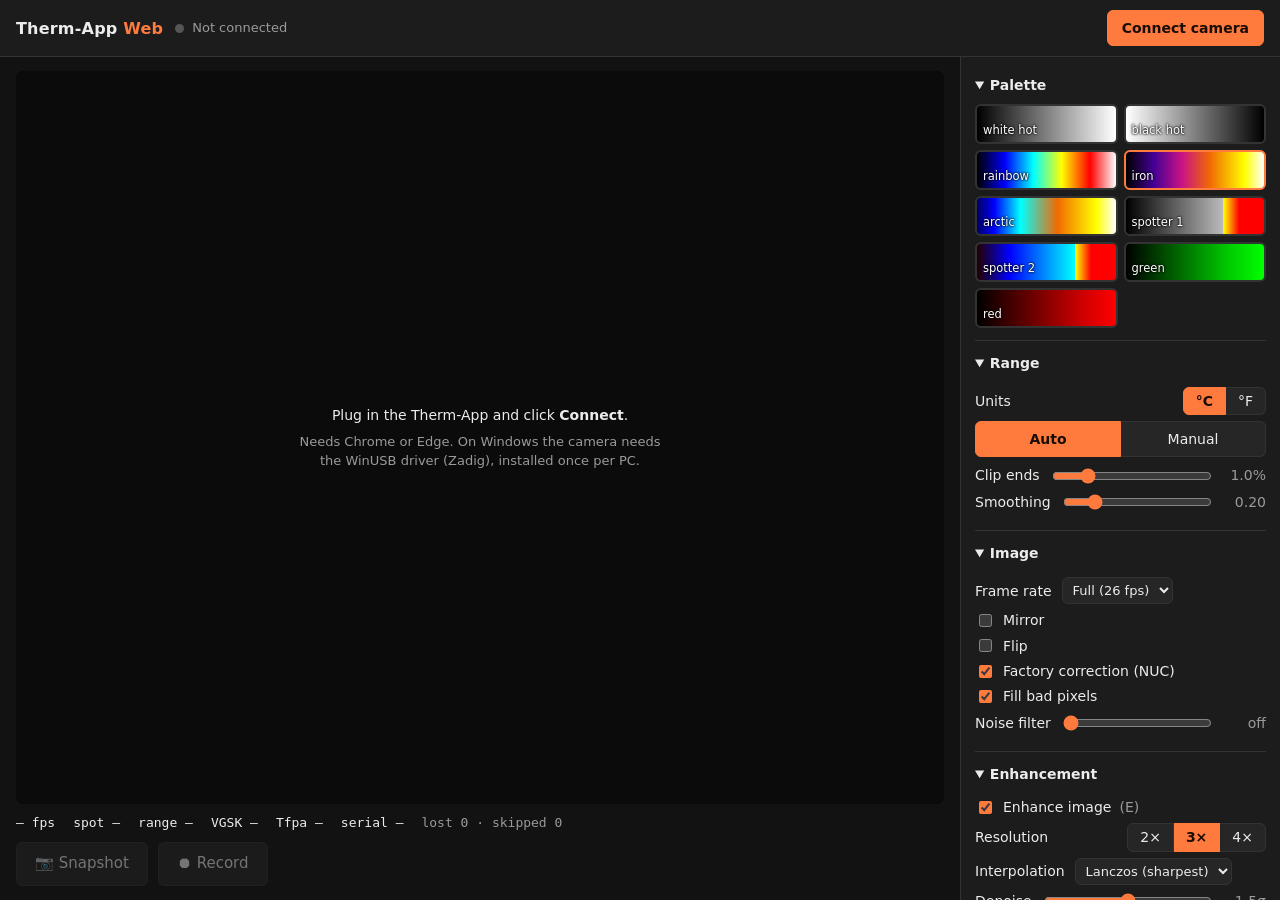
==== web/index.html @ 20f3aa2e "ThermApp Web: browser app for the Opgal Therm-App thermal camera WebUSB app that streams the Therm-A" ====
<!doctype html>
<html lang="en">
<head>
<meta charset="utf-8">
<meta name="viewport" content="width=device-width, initial-scale=1, viewport-fit=cover">
<title>Therm-App Web</title>
<link rel="stylesheet" href="app.css">
</head>
<body>
<header class="topbar">
  <div class="brand">Therm-App <span>Web</span></div>
  <div id="status" class="status off"><i></i><span>Not connected</span></div>
  <div class="spacer"></div>
  <button id="btn-connect" class="primary">Connect camera</button>
  <button id="btn-disconnect" hidden>Disconnect</button>
</header>

<main class="layout">
  <section class="stage">
    <div id="banner" class="banner" hidden></div>
    <div class="viewer" id="viewer">
      <canvas id="view" width="1152" height="864"></canvas>
      <div id="rec-badge" class="rec-badge" hidden><i></i><span></span></div>
      <div id="limit-hl" class="limit-hl" hidden></div>
      <div id="placeholder" class="placeholder">
        <p>Plug in the Therm-App and <span class="only-mouse">click</span><span class="only-touch">tap</span> <b>Connect</b>.</p>
        <p class="hint">Needs Chrome or Edge. On Windows the camera needs the WinUSB driver (Zadig), installed once per PC.</p>
      </div>
    </div>
    <!-- Touch layouts only: camera-style controls (a column at the right in landscape, a row in portrait). -->
    <nav id="rail" class="rail" aria-label="Camera controls">
      <button id="t-connect" class="primary">Connect</button>
      <button id="t-snap" class="t-big" disabled aria-label="Snapshot">📷</button>
      <button id="t-rec" class="t-big t-rec" disabled aria-label="Record"><i></i></button>
      <button id="t-palette" aria-label="Next palette"><span class="t-swatch"></span></button>
      <button id="t-range" aria-label="Range mode">Auto</button>
      <button id="t-settings" aria-label="Settings">⚙</button>
      <button id="t-full" aria-label="Full screen">⛶</button>
    </nav>
    <div class="readout">
      <span id="ro-fps">– fps</span>
      <span id="ro-spot">spot –</span>
      <span id="ro-range">range –</span>
      <span id="ro-vgsk" class="ro-detail">VGSK –</span>
      <span id="ro-tfpa" class="ro-detail">Tfpa –</span>
      <span id="ro-serial" class="ro-detail">serial –</span>
      <span id="ro-dropped" class="dim" title="Lost: corrupted, or (at full rate) made by the sensor but never received. Skipped: received but not drawn because the page was busy.">lost 0 · skipped 0</span>
    </div>
    <div class="capture-bar">
      <button id="btn-snap" class="big" disabled title="Snapshot (Space)">📷 Snapshot</button>
      <button id="btn-rec" class="big" disabled title="Record video (R)">⏺ Record</button>
      <span id="capture-msg" class="dim"></span>
    </div>
  </section>

  <div id="scrim" class="scrim"></div>
  <aside class="panel" id="panel">
    <div id="tabs" class="tabs" role="tablist"></div>
    <details open>
      <summary>Palette</summary>
      <div id="palettes" class="swatches"></div>
    </details>

    <details open>
      <summary>Range</summary>
      <div class="row">Units
        <div class="seg compact" id="units">
          <button data-unit="C">°C</button>
          <button data-unit="F">°F</button>
        </div>
      </div>
      <div class="seg" id="range-mode">
        <button data-mode="auto">Auto</button>
        <button data-mode="manual">Manual</button>
      </div>
      <p class="note top only-touch-block">Tip: tap the max or min temperature on the colour bar, then swipe up or down on the image to adjust it.</p>
      <div id="auto-range">
        <label class="row">Clip ends <input id="agc-ignore" type="range" min="0" max="5" step="0.1"><output id="agc-ignore-v"></output></label>
        <label class="row">Smoothing <input id="agc-smooth" type="range" min="0.02" max="1" step="0.01"><output id="agc-smooth-v"></output></label>
      </div>
      <div id="manual-range" hidden>
        <div class="row range-row"><span class="lbl">Max</span><input id="rng-hi" type="range"><span class="stepper"><button class="step" data-which="hi" data-dir="-1" aria-label="Lower max">−</button><input id="rng-hi-n" type="number"><button class="step" data-which="hi" data-dir="1" aria-label="Raise max">+</button></span><span class="unit"></span></div>
        <div class="row range-row"><span class="lbl">Min</span><input id="rng-lo" type="range"><span class="stepper"><button class="step" data-which="lo" data-dir="-1" aria-label="Lower min">−</button><input id="rng-lo-n" type="number"><button class="step" data-which="lo" data-dir="1" aria-label="Raise min">+</button></span><span class="unit"></span></div>
        <p class="note">Manual starts from the current auto range, so switching to it freezes the colours. Drag, type, or step by 0.1° with − / + (hold to repeat)<span class="only-mouse"> or the mouse wheel (Shift for 1°)</span>.</p>
      </div>
    </details>

    <details open>
      <summary>Image</summary>
      <label class="row">Frame rate
        <select id="opt-fps" title="Camera frame rate">
          <option value="25">Full (26 fps)</option>
          <option value="20">20 fps</option>
          <option value="15">15 fps</option>
          <option value="10">10 fps</option>
          <option value="9">9 fps</option>
          <option value="5">5 fps</option>
          <option value="2">2 fps</option>
          <option value="1">1 fps</option>
        </select>
      </label>
      <label class="check"><input id="opt-mirror" type="checkbox"> Mirror</label>
      <label class="check"><input id="opt-flip" type="checkbox"> Flip</label>
      <label class="check"><input id="opt-nuc" type="checkbox"> Factory correction (NUC)</label>
      <label class="check"><input id="opt-badpix" type="checkbox"> Fill bad pixels</label>
      <label class="row">Noise filter <input id="opt-temporal" type="range" min="0" max="0.9" step="0.05"><output id="opt-temporal-v"></output></label>
    </details>

    <details open>
      <summary>Enhancement</summary>
      <label class="check"><input id="enh-on" type="checkbox"> Enhance image <span class="dim only-mouse">(E)</span></label>
      <div class="row">Resolution
        <div class="seg compact" id="enh-scale">
          <button data-scale="2">2×</button>
          <button data-scale="3">3×</button>
          <button data-scale="4">4×</button>
        </div>
      </div>
      <label class="row">Interpolation
        <select id="enh-interp">
          <option value="lanczos">Lanczos (sharpest)</option>
          <option value="bicubic">Bicubic</option>
          <option value="bilinear">Bilinear</option>
          <option value="nearest">Nearest (pixels)</option>
        </select>
      </label>
      <label class="row">Denoise <input id="enh-denoise" type="range" min="0" max="3" step="0.1"><output id="enh-denoise-v"></output></label>
      <label class="row">Detail <input id="enh-detail" type="range" min="1" max="4" step="0.1"><output id="enh-detail-v"></output></label>
      <p class="note" id="enh-note">Edge-preserving denoise and halo-free detail boost, on the GPU. Only the picture changes: spot, min/max and saved temperatures use the unenhanced data. Noise now <span id="enh-noise">–</span>.</p>
    </details>

    <details open>
      <summary>Dark frame</summary>
      <p class="note top">Cover the lens with something of uniform temperature that fills the whole view, such as a lens cap, book or piece of card left at room temperature for a while. Then click Capture.</p>
      <div class="row">
        <button id="btn-dark" class="small" disabled>Capture dark frame</button>
        <select id="dark-frames" title="Frames averaged">
          <option value="16">16 frames</option>
          <option value="32">32 frames</option>
          <option value="64">64 frames</option>
        </select>
      </div>
      <label class="check"><input id="opt-dark" type="checkbox"> Apply dark frame</label>
      <p class="note" id="dark-status">No dark frame for this camera.</p>
      <button id="btn-dark-clear" class="small" hidden>Clear dark frame</button>
    </details>

    <details open>
      <summary>Overlays</summary>
      <label class="check"><input id="ov-spot" type="checkbox"> Spot meter <span class="dim">(click image to move)</span></label>
      <label class="check"><input id="ov-extremes" type="checkbox"> Min / max markers</label>
      <label class="check"><input id="ov-colorbar" type="checkbox"> Colour bar</label>
    </details>

    <details>
      <summary>Camera</summary>
      <label class="check"><input id="vgsk-auto" type="checkbox"> Automatic bias (VGSK)</label>
      <label class="row">VGSK <input id="vgsk-manual" type="range" min="1300" max="1580" step="1"><output id="vgsk-manual-v"></output></label>
      <p class="note">The bias keeps the sensor at the operating point the factory calibration was made at. Leave it automatic for correct temperatures. Raw mean <span id="vgsk-mean">–</span> / target <span id="vgsk-target">–</span>.</p>
    </details>

    <details open>
      <summary>Capture</summary>
      <div class="row folder">Save to <b id="folder-name">Downloads</b> <button id="btn-folder" class="small">Choose folder…</button></div>
      <label class="check"><input id="cap-tiff" type="checkbox"> Also save temperatures (32-bit TIFF, °C)</label>
      <label class="check"><input id="cap-raw" type="checkbox"> Also save raw USB frame</label>
      <label class="row">Video format <select id="vid-format"></select></label>
      <label class="row">Video quality
        <select id="vid-quality">
          <option value="standard">Standard</option>
          <option value="high">High</option>
          <option value="maximum">Maximum</option>
        </select>
      </label>
      <p class="note">Snapshots save the view as PNG. The TIFF holds every pixel's temperature in °C, for analysis or re-colouring. Video: <span id="video-fmt">–</span>.</p>
    </details>

    <details>
      <summary>Calibration</summary>
      <p class="note" id="cal-status">No camera connected.</p>
      <button id="btn-import" class="small">Import calibration folder…</button>
      <input id="file-import" type="file" webkitdirectory multiple hidden>
      <ul id="cal-list" class="cal-list"></ul>
      <p class="note">Each camera has factory calibration files that the old Android app kept in <code>/sdcard/ThermApp/&lt;serial&gt;/</code>. Opgal's download server no longer exists, so import that folder once. It stays in this browser and is never uploaded.</p>
    </details>

    <p class="keys dim only-mouse">Keys: Space snapshot · R record · P/Shift+P palette · M mirror · F flip · A auto/manual range · E enhancement</p>
  </aside>
</main>

<script type="module" src="js/main.js"></script>
</body>
</html>
---- web/app.css ----
:root {
  color-scheme: dark;
  --bg: #121212;
  --panel: #1c1c1c;
  --panel-2: #262626;
  --line: #333;
  --fg: #ececec;
  --muted: #9a9a9a;
  --accent: #ff7a3d;
  --accent-fg: #1a0d05;
  --ok: #34c759;
  --warn: #ffb020;
  --err: #ff453a;
  --radius: 8px;
}

* { box-sizing: border-box; }
[hidden] { display: none !important; }
html, body { margin: 0; height: 100%; }
body { background: var(--bg); color: var(--fg); font: 14px/1.45 system-ui, -apple-system, "Segoe UI", sans-serif; display: flex; flex-direction: column; }
button { font: inherit; color: var(--fg); background: var(--panel-2); border: 1px solid var(--line); border-radius: 6px; padding: 7px 14px; cursor: pointer; }
button:hover:not(:disabled) { border-color: #555; }
button:disabled { opacity: 0.45; cursor: default; }
button.primary { background: var(--accent); color: var(--accent-fg); border-color: var(--accent); font-weight: 600; }
button.small { padding: 4px 10px; font-size: 13px; }
button.big { padding: 10px 18px; font-size: 15px; }
button.recording { background: var(--err); border-color: var(--err); color: #fff; }
code { font-size: 12px; }
.dim { color: var(--muted); }

.topbar { display: flex; align-items: center; gap: 12px; padding: 10px 16px; border-bottom: 1px solid var(--line); background: var(--panel); }
.brand { font-weight: 700; font-size: 16px; letter-spacing: 0.2px; }
.brand span { color: var(--accent); }
.spacer { flex: 1; }
.status { display: flex; align-items: center; gap: 8px; color: var(--muted); font-size: 13px; }
.status i { width: 9px; height: 9px; border-radius: 50%; background: #555; }
.status.on i { background: var(--ok); }
.status.wait i { background: var(--warn); }
.status.err i { background: var(--err); }
.status.err { color: var(--err); }

.layout { flex: 1; min-height: 0; display: grid; grid-template-columns: 1fr 320px; }
.stage { display: flex; flex-direction: column; gap: 10px; padding: 14px 16px; min-width: 0; min-height: 0; }
.viewer { position: relative; flex: 1; min-height: 0; display: flex; align-items: center; justify-content: center; background: #000; border-radius: var(--radius); overflow: hidden; }
.viewer canvas { max-width: 100%; max-height: 100%; aspect-ratio: 4 / 3; cursor: crosshair; display: block; }
/* Recording status: HTML over the canvas, so it is visible but never recorded. */
.rec-badge { position: absolute; top: 10px; left: 10px; display: flex; align-items: center; gap: 8px; padding: 4px 10px; border-radius: 6px; background: rgba(0, 0, 0, 0.6); color: #fff; font: 600 13px/1.4 ui-monospace, "Cascadia Mono", Consolas, monospace; pointer-events: none; }
.rec-badge i { width: 10px; height: 10px; border-radius: 50%; background: var(--err); animation: rec-blink 1s steps(2, start) infinite; }
@keyframes rec-blink { to { visibility: hidden; } }
.rec-badge.warn { background: rgba(120, 70, 0, 0.85); color: #ffd9a0; }
.placeholder { position: absolute; inset: 0; display: flex; flex-direction: column; align-items: center; justify-content: center; text-align: center; padding: 24px; background: #0b0b0b; }
.placeholder p { margin: 4px 0; max-width: 46ch; }
.placeholder .hint { color: var(--muted); font-size: 13px; }

.banner { background: #3a2a0f; border: 1px solid #6b4b14; color: #ffd9a0; padding: 10px 14px; border-radius: var(--radius); font-size: 13px; }
.banner button { margin-left: 8px; }

.readout { display: flex; flex-wrap: wrap; gap: 6px 18px; font: 13px/1.4 ui-monospace, "Cascadia Mono", Consolas, monospace; color: var(--fg); }
.capture-bar { display: flex; align-items: center; gap: 10px; flex-wrap: wrap; }

.panel { background: var(--panel); border-left: 1px solid var(--line); overflow-y: auto; padding: 6px 14px 16px; }
.panel details { border-bottom: 1px solid var(--line); padding: 8px 0 12px; }
.panel summary { cursor: pointer; font-weight: 600; padding: 4px 0 8px; list-style-position: inside; }
.row { display: flex; align-items: center; gap: 10px; margin: 6px 0; }
.row input[type=range] { flex: 1; accent-color: var(--accent); }
.row input[type=number] { width: 100px; background: var(--panel-2); color: var(--fg); border: 1px solid var(--line); border-radius: 5px; padding: 4px 6px; font: inherit; }
.row output { width: 42px; text-align: right; font-variant-numeric: tabular-nums; color: var(--muted); }
.row.folder { flex-wrap: wrap; }
.check { display: flex; align-items: center; gap: 8px; margin: 5px 0; }
.check input { accent-color: var(--accent); }
.note { color: var(--muted); font-size: 12.5px; margin: 8px 0 0; }
.note.top { margin: 0 0 8px; }
select { font: inherit; font-size: 13px; color: var(--fg); background: var(--panel-2); border: 1px solid var(--line); border-radius: 6px; padding: 4px 6px; }
.keys { font-size: 12px; margin-top: 12px; }

.seg { display: flex; margin-bottom: 8px; }
.seg button { flex: 1; border-radius: 0; }
.seg button:first-child { border-radius: 6px 0 0 6px; }
.seg button:last-child { border-radius: 0 6px 6px 0; }
.seg button + button { border-left: 0; }
.seg button.active { background: var(--accent); border-color: var(--accent); color: var(--accent-fg); font-weight: 600; }
.seg.compact { margin: 0 0 0 auto; }
.seg.compact button { flex: none; padding: 3px 12px; }
.range-row .lbl { width: 30px; }
.range-row input[type=number] { width: 68px; }
.range-row .unit { width: 18px; color: var(--muted); }

.swatches { display: grid; grid-template-columns: repeat(2, 1fr); gap: 6px; }
.swatches button { padding: 0; height: 40px; position: relative; overflow: hidden; border-width: 2px; }
.swatches button span { position: absolute; left: 6px; bottom: 3px; font-size: 11.5px; color: #fff; text-shadow: 0 0 3px #000, 0 0 2px #000; }
.swatches button.active { border-color: var(--accent); }

.cal-list { list-style: none; padding: 0; margin: 8px 0 0; }
.cal-list li { display: flex; align-items: center; justify-content: space-between; gap: 8px; padding: 4px 0; font-size: 13px; }

@media (max-width: 820px) {
  .layout { grid-template-columns: 1fr; grid-template-rows: auto auto; }
  .stage { padding: 10px 16px; }
  .viewer { flex: none; aspect-ratio: 4 / 3; }
  .panel { border-left: 0; border-top: 1px solid var(--line); overflow: visible; }
  body { height: auto; }
}

/* ---------------------------------------------------------------------------------------
   Touch layouts. html.touch is set when the device reports a coarse pointer and no hover
   (phones, tablets), or with ?ui=touch. Desktop rules above are unchanged.
   --------------------------------------------------------------------------------------- */
.rail, .scrim, .tabs, .only-touch, .only-touch-block { display: none; }
.stepper { display: inline-flex; align-items: center; gap: 4px; }
.step { padding: 2px 8px; min-width: 28px; font-size: 15px; line-height: 1; }

html.touch body { touch-action: manipulation; -webkit-tap-highlight-color: transparent; }
html.touch .only-mouse { display: none !important; }
html.touch .only-touch { display: inline; }
html.touch .only-touch-block { display: block; }
html.touch #btn-connect, html.touch #btn-disconnect, html.touch #btn-snap, html.touch #btn-rec { display: none; }
html.touch .viewer canvas { touch-action: manipulation; }

/* Bigger targets */
html.touch button { min-height: 44px; }
html.touch .check { min-height: 40px; gap: 12px; }
html.touch .check input { width: 22px; height: 22px; }
html.touch .row { min-height: 44px; }
html.touch input[type=range] { height: 32px; }
html.touch select, html.touch .row input[type=number] { font-size: 16px; min-height: 40px; }
html.touch .step { min-width: 44px; min-height: 40px; font-size: 22px; }
html.touch .seg button { min-height: 40px; }
html.touch .swatches button { height: 48px; }
html.touch .range-row { flex-wrap: wrap; }
html.touch .range-row input[type=range] { flex: 1 1 100%; order: 3; }

/* Settings as tabs instead of one long column */
html.touch .panel { min-width: 0; }
html.touch .tabs { display: flex; gap: 6px; overflow-x: auto; position: sticky; top: 0; z-index: 2; padding: 10px 0 8px; background: var(--panel); scrollbar-width: none; }
html.touch .tabs button { flex: none; min-height: 36px; padding: 4px 14px; border-radius: 999px; font-size: 14px; }
html.touch .tabs button.active { background: var(--accent); border-color: var(--accent); color: var(--accent-fg); font-weight: 600; }
html.touch .panel summary { display: none; }
html.touch .panel details { border-bottom: 0; padding-top: 4px; }
html.touch .panel details.tab-hidden { display: none; }

/* Camera control rail */
html.touch .rail { display: flex; align-items: center; gap: 8px; }
.rail button { width: 52px; height: 52px; padding: 0; border-radius: 14px; font-size: 22px; display: inline-flex; align-items: center; justify-content: center; }
.rail #t-connect { width: auto; min-width: 64px; padding: 0 10px; font-size: 13px; }
.rail #t-range { font-size: 13px; font-weight: 600; }
.rail .t-big { width: 64px; height: 64px; border-radius: 50%; font-size: 26px; }
.rail .t-rec i { width: 24px; height: 24px; border-radius: 50%; background: var(--err); transition: border-radius 0.15s; }
.rail .t-rec.recording { background: #3a0f0c; border-color: var(--err); }
.rail .t-rec.recording i { border-radius: 4px; width: 20px; height: 20px; }
.rail .t-swatch { width: 28px; height: 28px; border-radius: 50%; border: 2px solid rgba(255, 255, 255, 0.5); }
.rail button:disabled { opacity: 0.35; }

/* Portrait: image on top, controls row, then tabs */
@media (orientation: portrait) {
  /* minmax(0, …) so the scrolling tab row can't widen the page */
  html.touch .layout { grid-template-columns: minmax(0, 1fr); grid-template-rows: auto auto; }
  html.touch body { height: auto; }
  html.touch .topbar { padding: 8px 16px; }
  html.touch .brand { font-size: 15px; }
  html.touch .stage { padding: 10px 12px; gap: 8px; }
  html.touch .viewer { flex: none; aspect-ratio: 4 / 3; }
  html.touch .rail { justify-content: space-between; }
  html.touch .panel { border-left: 0; border-top: 1px solid var(--line); overflow: visible; padding: 0 16px 24px; }
  html.touch .capture-bar { min-height: 20px; }
}

/* Landscape: full-height image, rail at the right, settings in a drawer */
@media (orientation: landscape) {
  html.touch { --rail: 92px; }
  html.touch body { height: 100dvh; overflow: hidden; }
  html.touch .topbar { position: fixed; top: 0; left: 0; z-index: 6; background: transparent; border: 0; padding: 8px 12px; pointer-events: none; }
  html.touch .brand, html.touch .topbar .spacer { display: none; }
  html.touch .status { background: rgba(0, 0, 0, 0.6); padding: 4px 10px; border-radius: 6px; color: #fff; }
  html.touch .status.on { display: none; }
  html.touch .layout { display: block; }
  html.touch .stage { position: fixed; top: 0; bottom: 0; left: 0; right: var(--rail); padding: 0; gap: 0; }
  html.touch .viewer { position: absolute; inset: 0; border-radius: 0; aspect-ratio: auto; }
  html.touch .rec-badge { top: 8px; left: 8px; }
  html.touch .readout { position: absolute; left: 8px; right: 8px; bottom: 6px; z-index: 3; pointer-events: none; gap: 2px 12px; font-size: 12px; color: #fff; text-shadow: 0 0 3px #000, 0 0 2px #000; }
  html.touch .readout .ro-detail { display: none; }
  html.touch .banner { position: absolute; top: 8px; left: 50%; transform: translateX(-50%); z-index: 4; width: min(90%, 520px); }
  html.touch .capture-bar { position: absolute; top: 8px; left: 50%; transform: translateX(-50%); z-index: 4; pointer-events: none; }
  html.touch #capture-msg:not(:empty) { background: rgba(0, 0, 0, 0.7); color: #fff; padding: 6px 12px; border-radius: 6px; font-size: 13px; }
  html.touch .rail { position: fixed; top: 0; right: 0; bottom: 0; width: var(--rail); flex-direction: column; justify-content: space-evenly; padding: max(8px, env(safe-area-inset-top)) 0 max(8px, env(safe-area-inset-bottom)); background: var(--panel); border-left: 1px solid var(--line); z-index: 10; }
  /* Seven buttons must fit short phone screens (~360 px tall) */
  html.touch .rail button { width: 52px; height: min(44px, 10.5dvh); min-height: 0; }
  html.touch .rail .t-big { width: min(60px, 14dvh); height: min(60px, 14dvh); }
  html.touch .rail #t-connect { width: 76px; min-width: 0; font-size: 12px; }
  html.touch .panel { position: fixed; top: 0; bottom: 0; right: var(--rail); width: min(400px, 75vw); z-index: 20; border-left: 1px solid var(--line); padding: 0 16px 24px; transform: translateX(calc(100% + var(--rail))); transition: transform 0.2s ease; overflow-y: auto; }
  html.touch.drawer-open .panel { transform: none; }
  html.touch.drawer-open .scrim { display: block; position: fixed; top: 0; bottom: 0; left: 0; right: var(--rail); z-index: 15; background: rgba(0, 0, 0, 0.35); }
  html.touch.drawer-open #t-settings { background: var(--accent); color: var(--accent-fg); border-color: var(--accent); }
}

/* Selected colour-bar limit (touch): an HTML outline over the canvas label, so it's never recorded. */
.limit-hl { position: absolute; z-index: 3; pointer-events: none; border: 2px solid var(--accent); border-radius: 6px; background: rgba(255, 122, 61, 0.22); box-shadow: 0 0 0 2px rgba(0, 0, 0, 0.5); }
.limit-hl::after { content: "↕"; position: absolute; right: calc(100% + 4px); top: 50%; transform: translateY(-50%); color: var(--accent); font-weight: 700; text-shadow: 0 0 3px #000; }
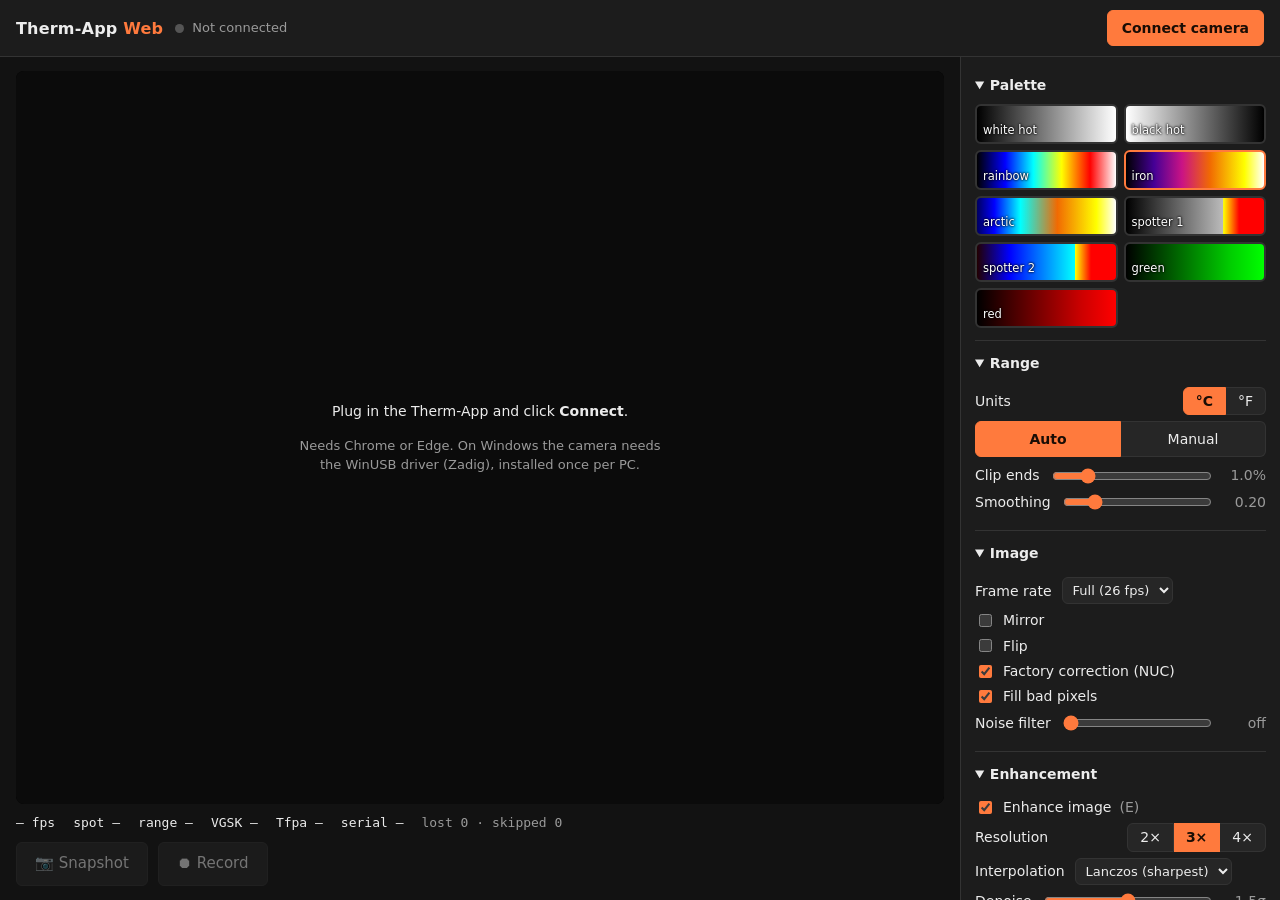
==== commit ff0bc842: "Installable app (PWA) with offline support; Android install guide - Web app manifest, generated icon" ====
--- a/web/index.html
+++ b/web/index.html
@@ -4,6 +4,10 @@
 <meta charset="utf-8">
 <meta name="viewport" content="width=device-width, initial-scale=1, viewport-fit=cover">
 <title>Therm-App Web</title>
+<meta name="theme-color" content="#121212">
+<link rel="manifest" href="manifest.webmanifest">
+<link rel="icon" href="icons/favicon-32.png" sizes="32x32">
+<link rel="apple-touch-icon" href="icons/icon-192.png">
 <link rel="stylesheet" href="app.css">
 </head>
 <body>
@@ -24,6 +28,7 @@
       <div id="limit-hl" class="limit-hl" hidden></div>
       <div id="placeholder" class="placeholder">
         <p>Plug in the Therm-App and <span class="only-mouse">click</span><span class="only-touch">tap</span> <b>Connect</b>.</p>
+        <p><button id="btn-install-start" class="small" hidden>Install as an app</button></p>
         <p class="hint">Needs Chrome or Edge. On Windows the camera needs the WinUSB driver (Zadig), installed once per PC.</p>
       </div>
     </div>
@@ -179,9 +184,18 @@
       <summary>Calibration</summary>
       <p class="note" id="cal-status">No camera connected.</p>
       <button id="btn-import" class="small">Import calibration folder…</button>
+      <button id="btn-import-files" class="small">Pick the files instead…</button>
       <input id="file-import" type="file" webkitdirectory multiple hidden>
+      <input id="file-import-files" type="file" multiple hidden>
       <ul id="cal-list" class="cal-list"></ul>
-      <p class="note">Each camera has factory calibration files that the old Android app kept in <code>/sdcard/ThermApp/&lt;serial&gt;/</code>. Opgal's download server no longer exists, so import that folder once. It stays in this browser and is never uploaded.</p>
+      <p class="note">Each camera has factory calibration files that the old Android app kept in <code>/sdcard/ThermApp/&lt;serial&gt;/</code>. Opgal's download server no longer exists, so import that folder once. If folder selection doesn't work, connect the camera, tap "Pick the files instead", and select all of <code>0.bin</code>–<code>11.bin</code>. The calibration stays in this browser and is never uploaded.</p>
+    </details>
+
+    <details>
+      <summary>App</summary>
+      <p class="note top" id="app-status">Checking…</p>
+      <button id="btn-install" class="small" hidden>Install app</button>
+      <p class="note" id="app-install-help"></p>
     </details>
 
     <p class="keys dim only-mouse">Keys: Space snapshot · R record · P/Shift+P palette · M mirror · F flip · A auto/manual range · E enhancement</p>
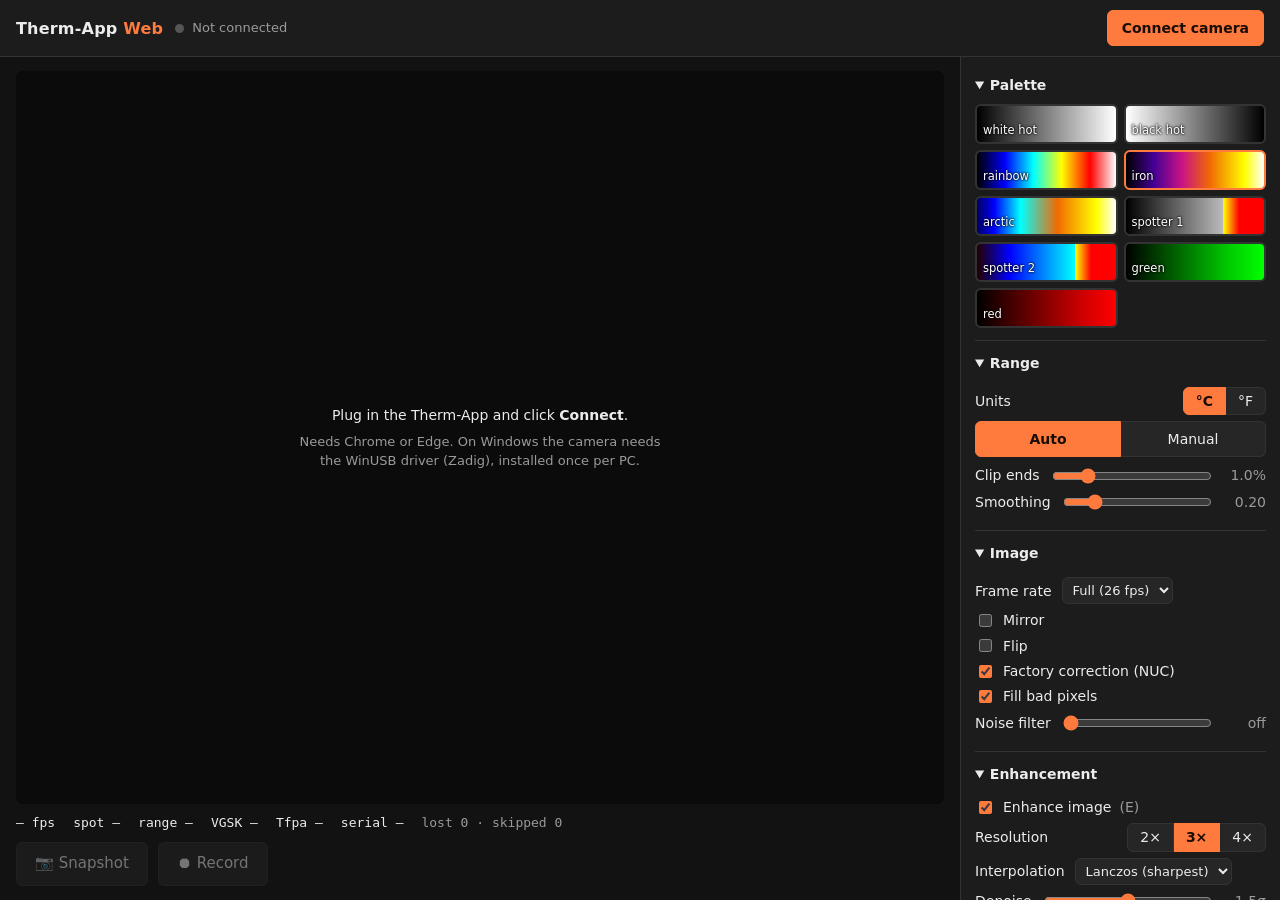
==== commit f15bf6a5: "Install button in the header; desktop and Android screenshots - "⤓ Install app" moves from the Setti" ====
--- a/web/index.html
+++ b/web/index.html
@@ -15,6 +15,7 @@
   <div class="brand">Therm-App <span>Web</span></div>
   <div id="status" class="status off"><i></i><span>Not connected</span></div>
   <div class="spacer"></div>
+  <button id="btn-install" hidden title="Install as an app: home-screen or desktop icon, opens full-window, works offline">⤓ Install app</button>
   <button id="btn-connect" class="primary">Connect camera</button>
   <button id="btn-disconnect" hidden>Disconnect</button>
 </header>
@@ -28,7 +29,6 @@
       <div id="limit-hl" class="limit-hl" hidden></div>
       <div id="placeholder" class="placeholder">
         <p>Plug in the Therm-App and <span class="only-mouse">click</span><span class="only-touch">tap</span> <b>Connect</b>.</p>
-        <p><button id="btn-install-start" class="small" hidden>Install as an app</button></p>
         <p class="hint">Needs Chrome or Edge. On Windows the camera needs the WinUSB driver (Zadig), installed once per PC.</p>
       </div>
     </div>
@@ -191,12 +191,6 @@
       <p class="note">Each camera has factory calibration files that the old Android app kept in <code>/sdcard/ThermApp/&lt;serial&gt;/</code>. Opgal's download server no longer exists, so import that folder once. If folder selection doesn't work, connect the camera, tap "Pick the files instead", and select all of <code>0.bin</code>–<code>11.bin</code>. The calibration stays in this browser and is never uploaded.</p>
     </details>
 
-    <details>
-      <summary>App</summary>
-      <p class="note top" id="app-status">Checking…</p>
-      <button id="btn-install" class="small" hidden>Install app</button>
-      <p class="note" id="app-install-help"></p>
-    </details>
 
     <p class="keys dim only-mouse">Keys: Space snapshot · R record · P/Shift+P palette · M mirror · F flip · A auto/manual range · E enhancement</p>
   </aside>
--- a/web/app.css
+++ b/web/app.css
@@ -195,3 +195,9 @@
 /* Selected colour-bar limit (touch): an HTML outline over the canvas label, so it's never recorded. */
 .limit-hl { position: absolute; z-index: 3; pointer-events: none; border: 2px solid var(--accent); border-radius: 6px; background: rgba(255, 122, 61, 0.22); box-shadow: 0 0 0 2px rgba(0, 0, 0, 0.5); }
 .limit-hl::after { content: "↕"; position: absolute; right: calc(100% + 4px); top: 50%; transform: translateY(-50%); color: var(--accent); font-weight: 700; text-shadow: 0 0 3px #000; }
+
+/* Header install button (shown only when the browser offers installation) */
+#btn-install { white-space: nowrap; }
+@media (orientation: landscape) {
+  html.touch .topbar #btn-install { pointer-events: auto; min-height: 36px; padding: 4px 12px; font-size: 13px; background: rgba(0, 0, 0, 0.6); border-color: rgba(255, 255, 255, 0.25); color: #fff; }
+}
